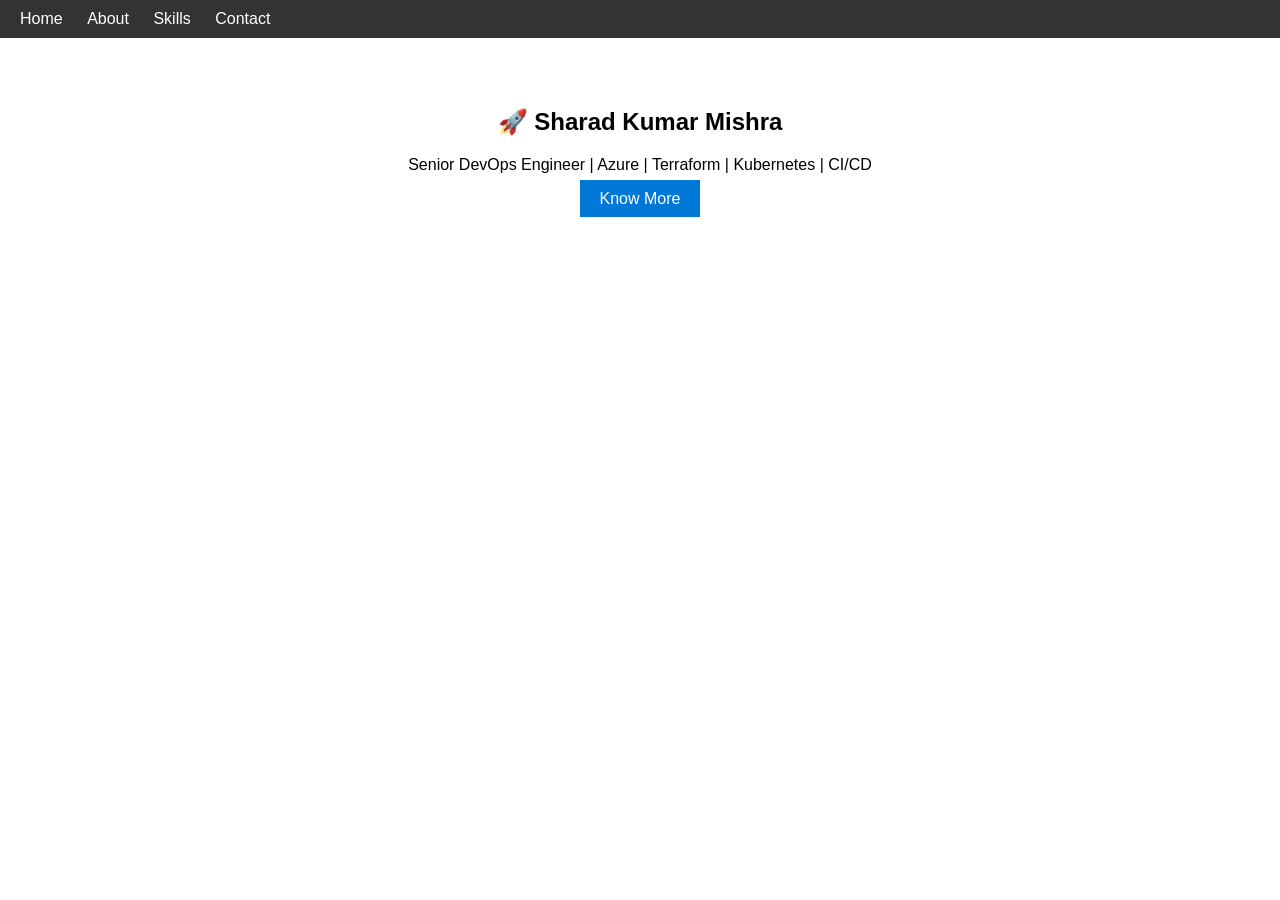
==== index.html @ 6ea88ab0 "portfolio" ====
<!DOCTYPE html>
<html lang="en">
<head>
  <meta charset="UTF-8">
  <title>Sharad Kumar Mishra - Senior DevOps Engineer</title>
  <link rel="stylesheet" href="css/style.css">
</head>
<body>
  <header>
    <nav>
      <a href="index.html">Home</a>
      <a href="about.html">About</a>
      <a href="skills.html">Skills</a>
      <a href="contact.html">Contact</a>
    </nav>
  </header>
  <section class="hero">
    <h1>🚀 Sharad Kumar Mishra</h1>
    <p>Senior DevOps Engineer | Azure | Terraform | Kubernetes | CI/CD</p>
    <a href="about.html" class="btn">Know More</a>
  </section>
</body>
</html>
---- css/style.css ----
body { font-family: Arial, sans-serif; margin:0; padding:0; }
header nav { background:#333; padding:10px; }
header nav a { color:#fff; margin:0 10px; text-decoration:none; }
.hero { text-align:center; padding:50px; }
.btn { background:#0078d7; color:#fff; padding:10px 20px; text-decoration:none; }
section { padding:20px; }
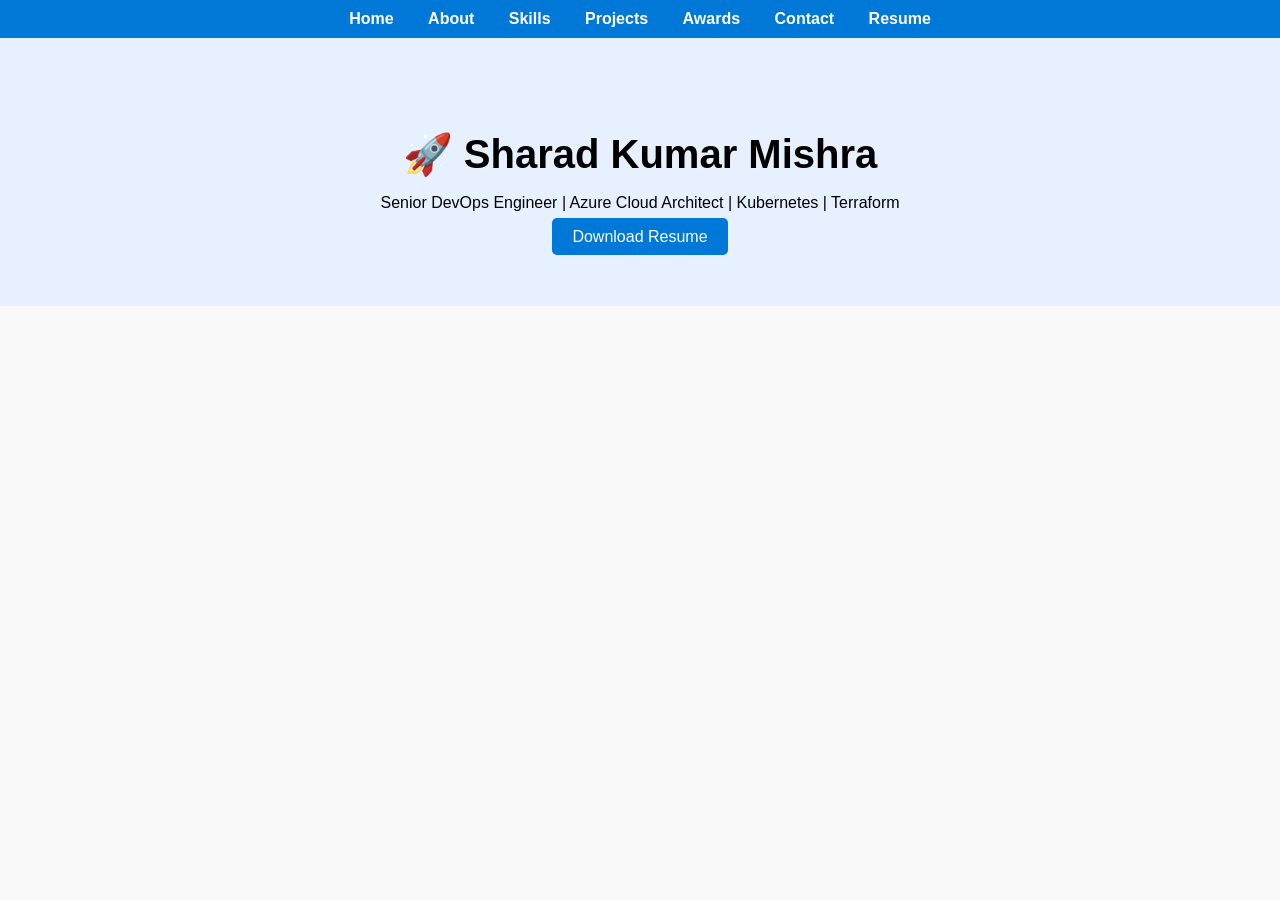
==== commit 404b1c7b: "portfolio-2" ====
--- a/index.html
+++ b/index.html
@@ -7,17 +7,21 @@
 </head>
 <body>
   <header>
-    <nav>
+    <nav class="navbar">
       <a href="index.html">Home</a>
       <a href="about.html">About</a>
       <a href="skills.html">Skills</a>
+      <a href="projects.html">Projects</a>
+      <a href="awards.html">Awards</a>
       <a href="contact.html">Contact</a>
+      <a href="resume.pdf" target="_blank">Resume</a>
     </nav>
   </header>
+
   <section class="hero">
     <h1>🚀 Sharad Kumar Mishra</h1>
-    <p>Senior DevOps Engineer | Azure | Terraform | Kubernetes | CI/CD</p>
-    <a href="about.html" class="btn">Know More</a>
+    <p>Senior DevOps Engineer | Azure Cloud Architect | Kubernetes | Terraform</p>
+    <a href="resume.pdf" class="btn">Download Resume</a>
   </section>
 </body>
 </html>
--- a/css/style.css
+++ b/css/style.css
@@ -1,6 +1,8 @@
-body { font-family: Arial, sans-serif; margin:0; padding:0; }
-header nav { background:#333; padding:10px; }
-header nav a { color:#fff; margin:0 10px; text-decoration:none; }
-.hero { text-align:center; padding:50px; }
-.btn { background:#0078d7; color:#fff; padding:10px 20px; text-decoration:none; }
-section { padding:20px; }
+body { font-family: 'Segoe UI', sans-serif; margin:0; padding:0; background:#f9f9f9; }
+.navbar { background:#0078d7; padding:10px; text-align:center; }
+.navbar a { color:#fff; margin:0 15px; text-decoration:none; font-weight:bold; }
+.hero { text-align:center; padding:60px; background:#e6f0ff; }
+.hero h1 { font-size:2.5em; margin-bottom:10px; }
+.btn { background:#0078d7; color:#fff; padding:10px 20px; text-decoration:none; border-radius:5px; }
+.skills-grid { display:grid; grid-template-columns:repeat(auto-fit,minmax(200px,1fr)); gap:15px; padding:20px; }
+.card { background:#fff; padding:20px; border-radius:8px; box-shadow:0 2px 5px rgba(0,0,0,0.1); text-align:center; }
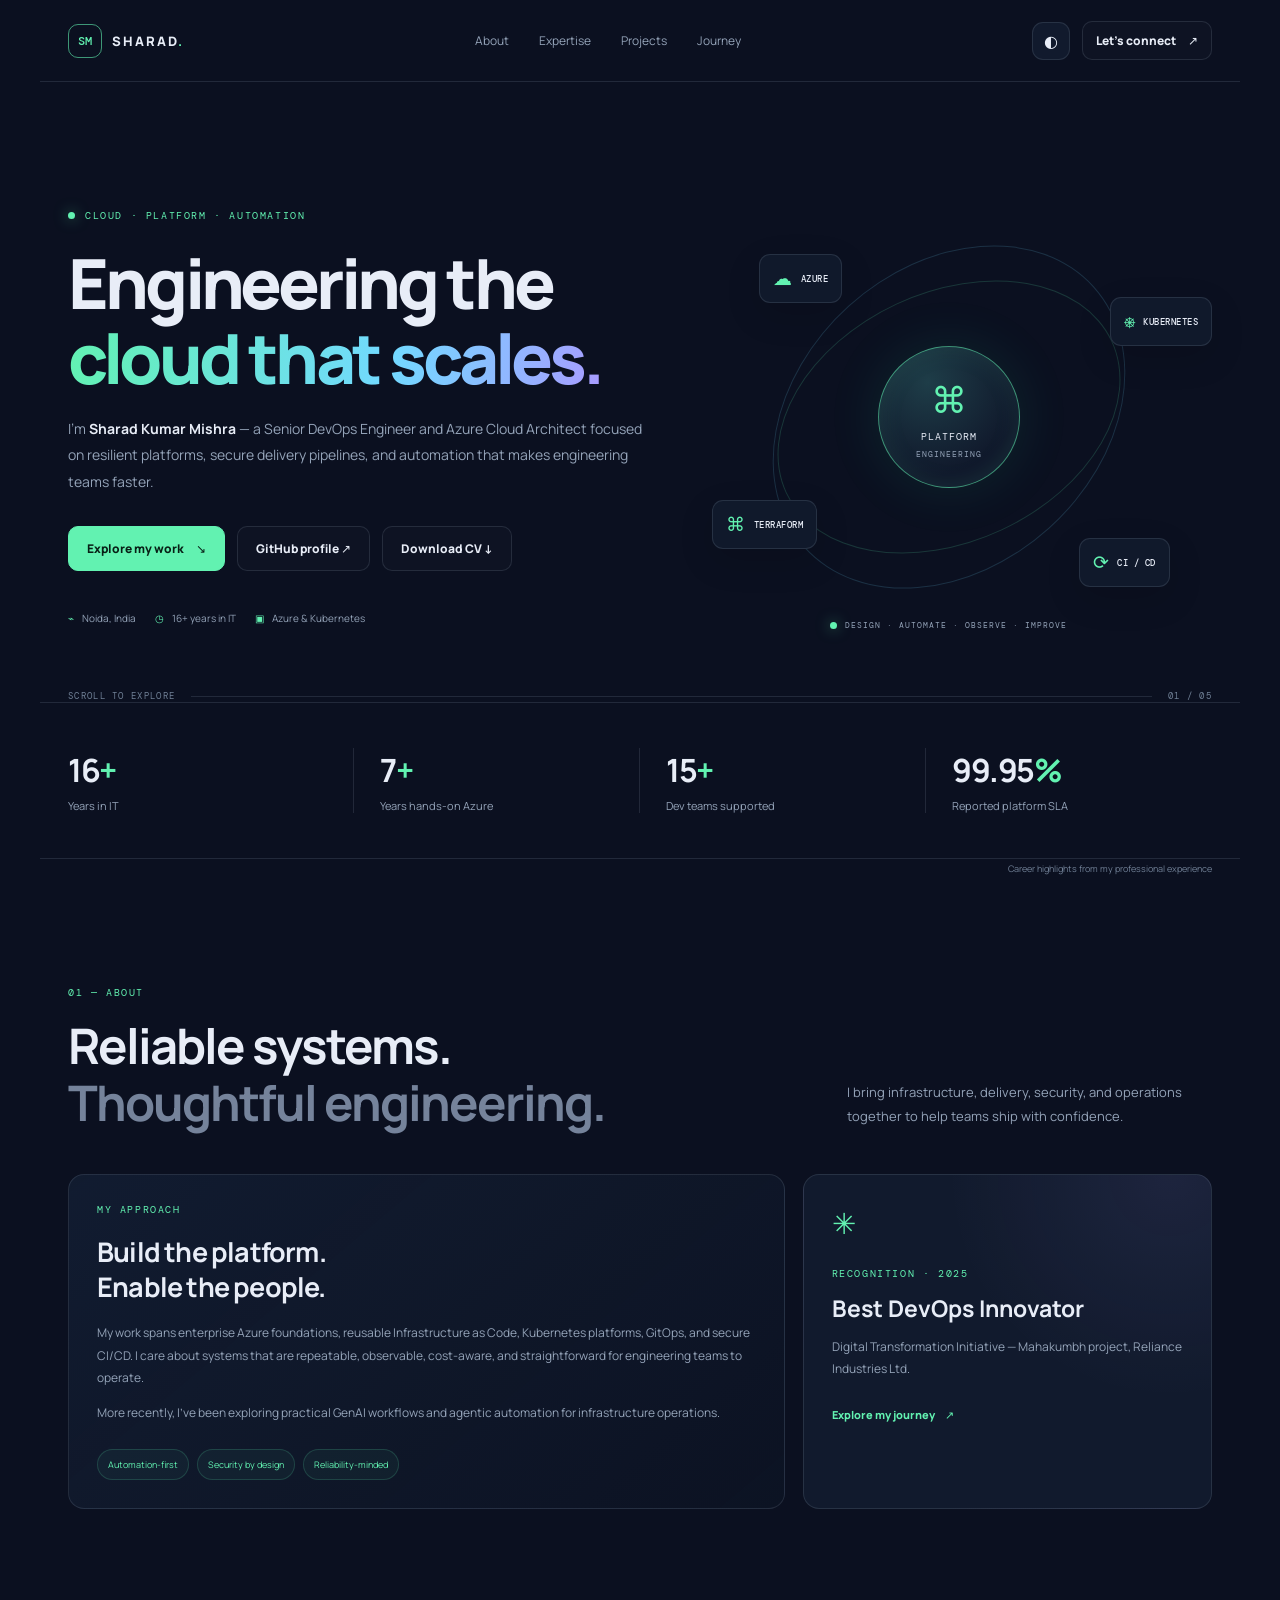
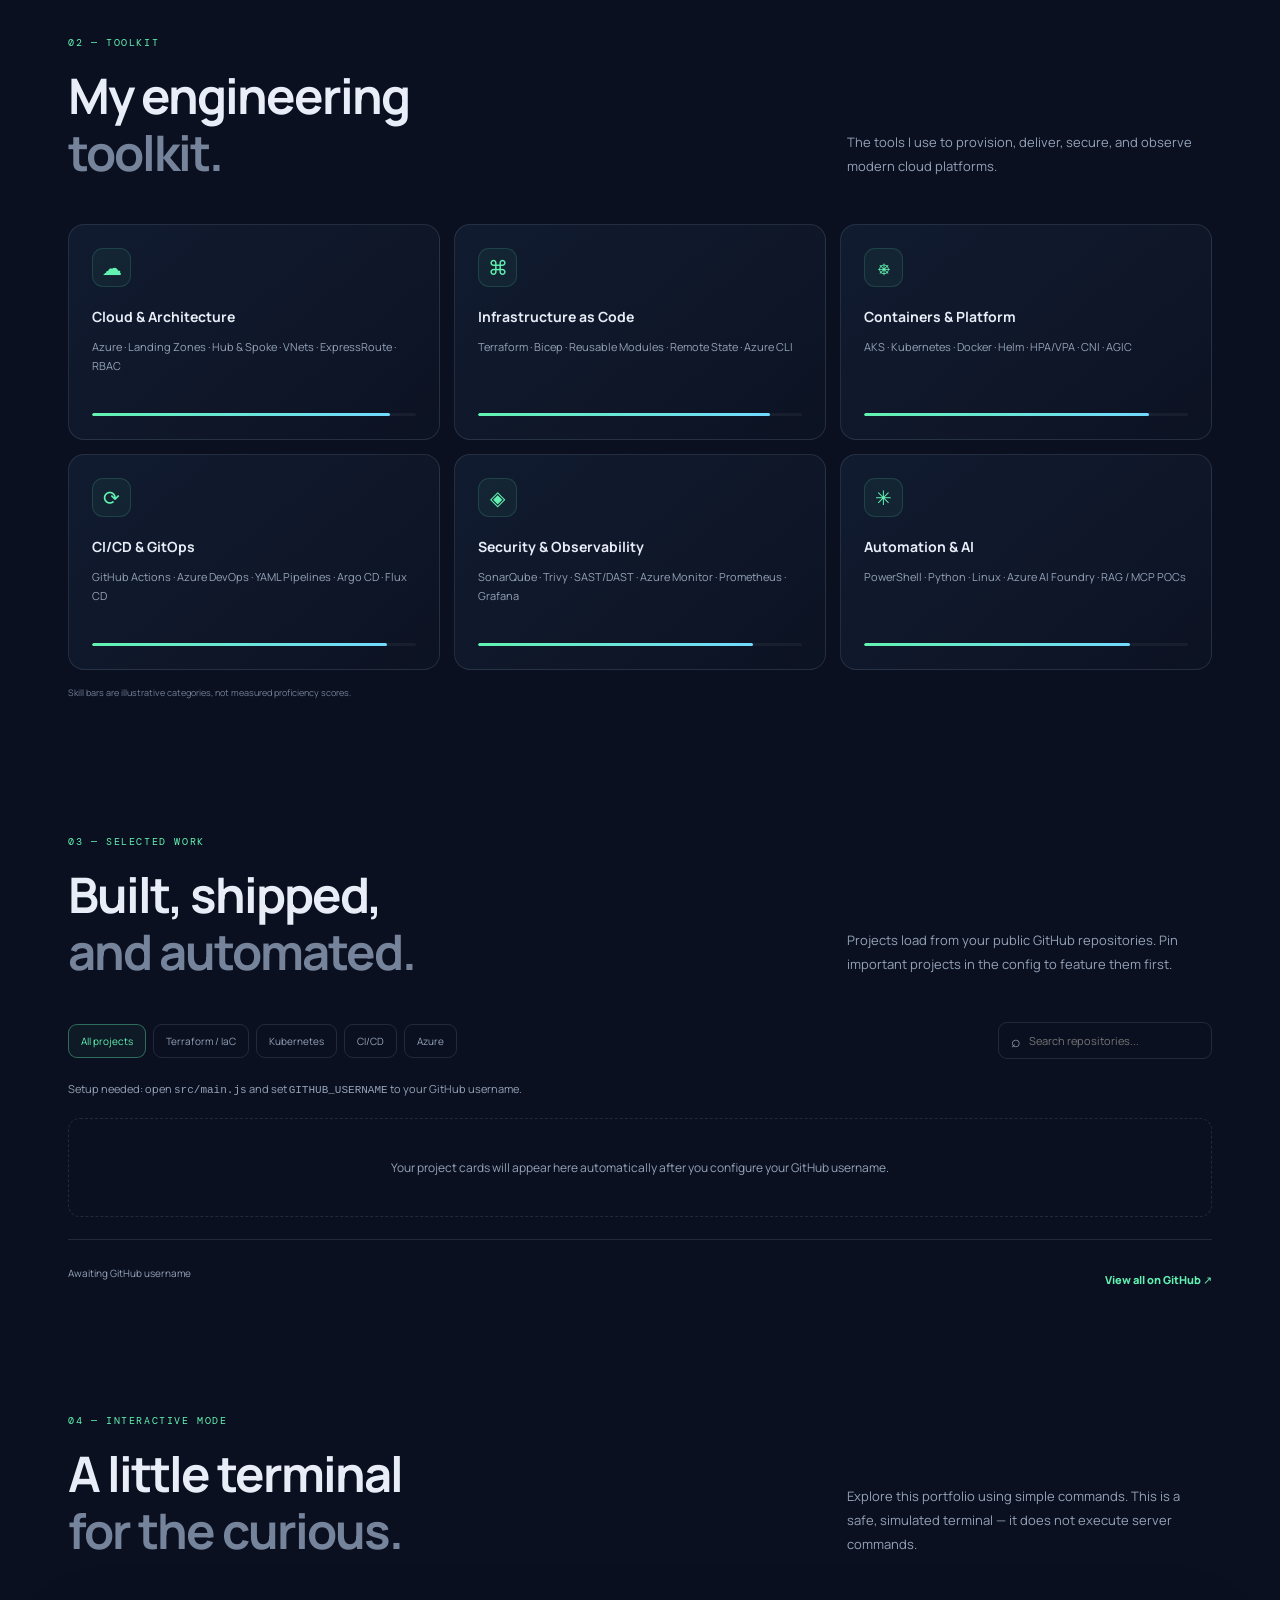
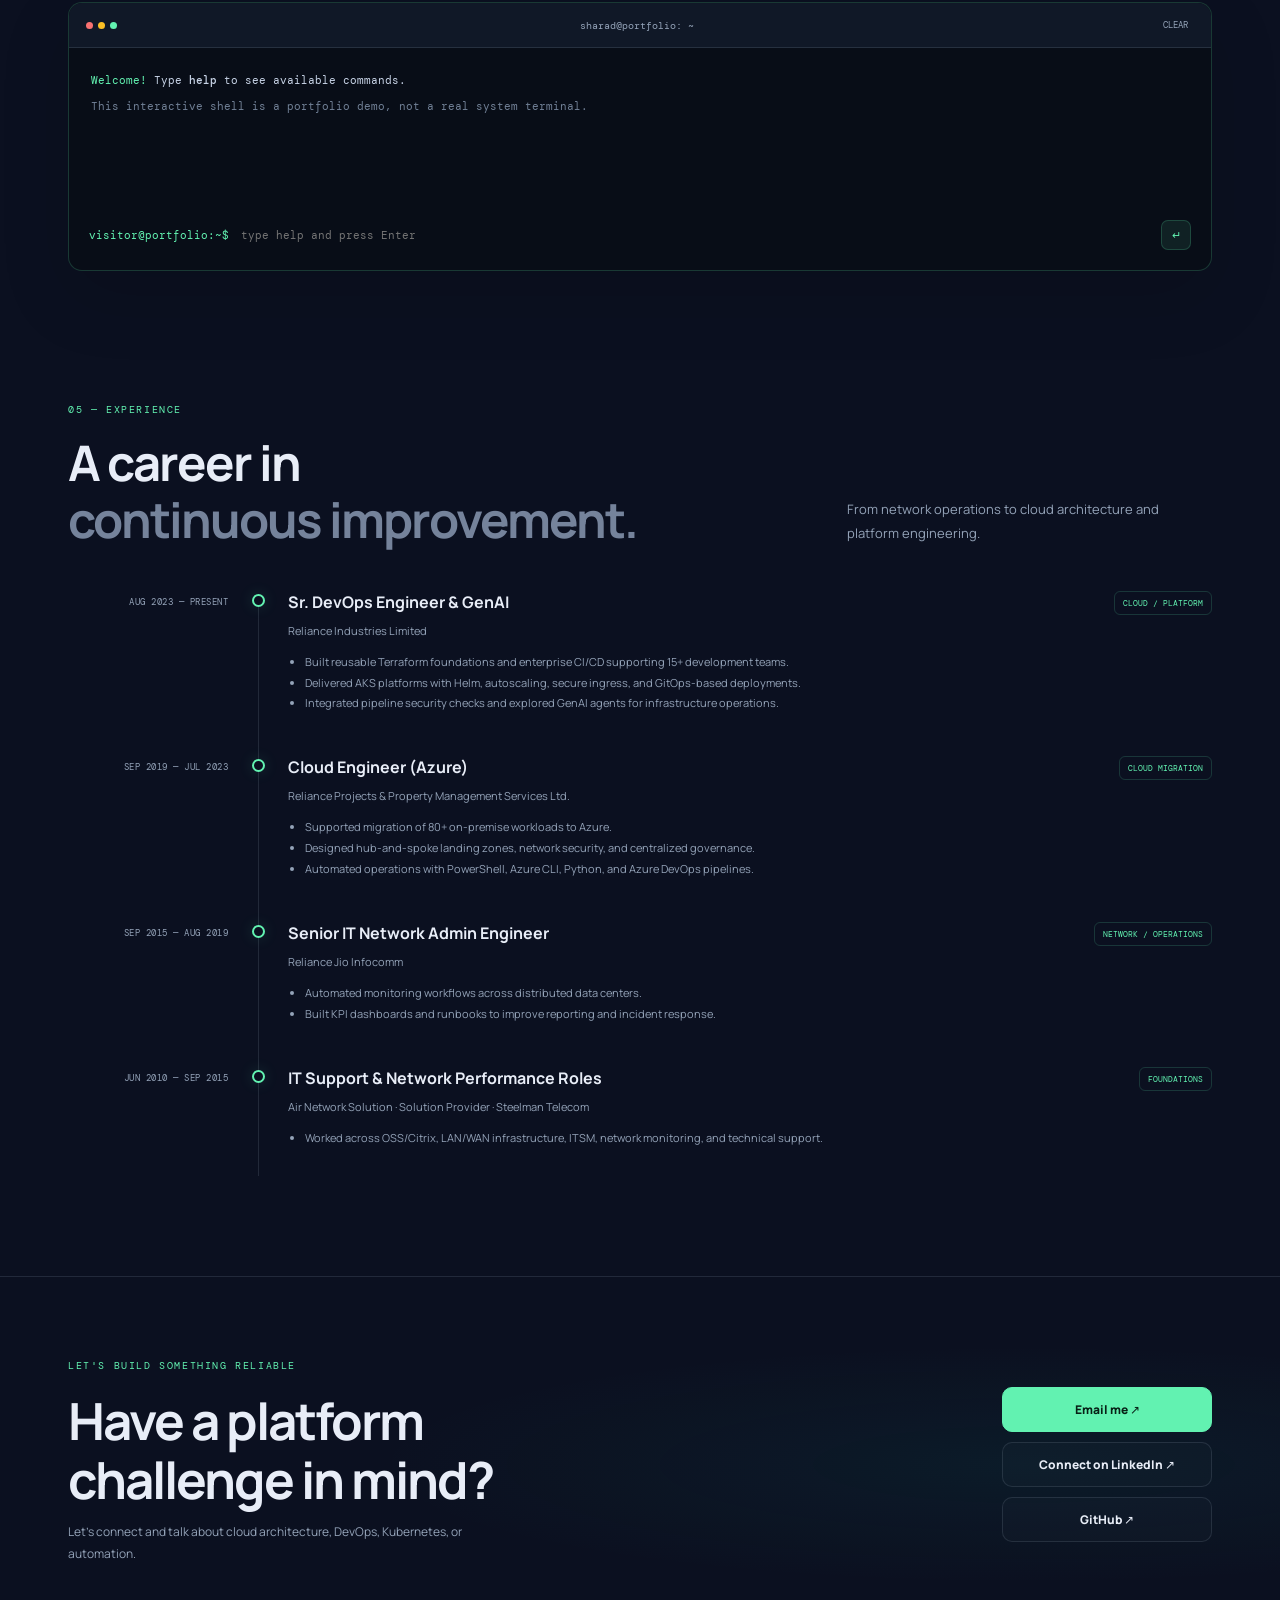
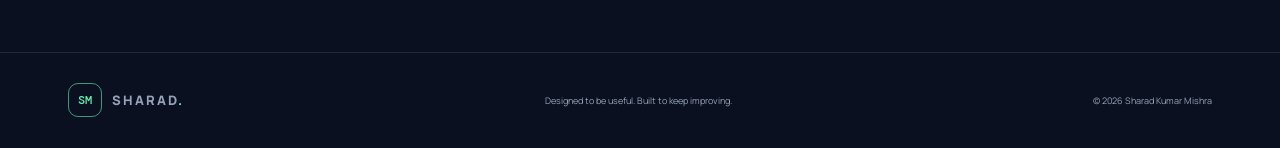
==== commit 5077f6fc: "portfolio-3" ====
--- a/index.html
+++ b/index.html
@@ -1,27 +1,118 @@
-<!DOCTYPE html>
+<!doctype html>
 <html lang="en">
-<head>
-  <meta charset="UTF-8">
-  <title>Sharad Kumar Mishra - Senior DevOps Engineer</title>
-  <link rel="stylesheet" href="css/style.css">
-</head>
-<body>
-  <header>
-    <nav class="navbar">
-      <a href="index.html">Home</a>
-      <a href="about.html">About</a>
-      <a href="skills.html">Skills</a>
-      <a href="projects.html">Projects</a>
-      <a href="awards.html">Awards</a>
-      <a href="contact.html">Contact</a>
-      <a href="resume.pdf" target="_blank">Resume</a>
-    </nav>
-  </header>
+  <head>
+    <meta charset="UTF-8" />
+    <meta name="viewport" content="width=device-width, initial-scale=1.0" />
+    <meta name="theme-color" content="#0b1020" />
+    <meta name="description" content="Sharad Kumar Mishra — Senior DevOps Engineer and Azure Cloud Architect specializing in Azure, AKS, Terraform, platform engineering, and DevSecOps." />
+    <meta property="og:title" content="Sharad Kumar Mishra | Senior DevOps Engineer" />
+    <meta property="og:description" content="Building reliable cloud platforms, scalable Kubernetes infrastructure, and secure delivery pipelines." />
+    <meta property="og:type" content="website" />
+    <title>Sharad Kumar Mishra | Senior DevOps Engineer</title>
+    <link rel="preconnect" href="https://fonts.googleapis.com">
+    <link rel="preconnect" href="https://fonts.gstatic.com" crossorigin>
+    <link href="https://fonts.googleapis.com/css2?family=DM+Mono:wght@400;500&family=Manrope:wght@400;500;600;700;800&display=swap" rel="stylesheet">
+    <link rel="stylesheet" href="/src/style.css" />
+  </head>
+  <body>
+    <div class="ambient ambient-one"></div><div class="ambient ambient-two"></div>
+    <header class="topbar">
+      <a class="brand" href="#home" aria-label="Sharad home"><span class="brand-mark">SM</span><span>SHARAD<span class="brand-dot">.</span></span></a>
+      <nav class="nav" id="nav">
+        <a href="#about">About</a><a href="#expertise">Expertise</a><a href="#projects">Projects</a><a href="#journey">Journey</a>
+      </nav>
+      <div class="nav-actions">
+        <button class="icon-button" id="themeToggle" aria-label="Toggle theme" title="Toggle theme">◐</button>
+        <a class="button button-small button-outline" href="#contact">Let's connect <span>↗</span></a>
+        <button class="menu-toggle" id="menuToggle" aria-label="Toggle navigation">☰</button>
+      </div>
+    </header>
 
-  <section class="hero">
-    <h1>🚀 Sharad Kumar Mishra</h1>
-    <p>Senior DevOps Engineer | Azure Cloud Architect | Kubernetes | Terraform</p>
-    <a href="resume.pdf" class="btn">Download Resume</a>
-  </section>
-</body>
-</html>
+    <main>
+      <section class="hero section-wrap" id="home">
+        <div class="hero-copy">
+          <div class="eyebrow"><span class="status-dot"></span> CLOUD · PLATFORM · AUTOMATION</div>
+          <h1>Engineering the<br><span class="gradient-text">cloud that scales.</span></h1>
+          <p class="hero-lede">I'm <strong>Sharad Kumar Mishra</strong> — a Senior DevOps Engineer and Azure Cloud Architect focused on resilient platforms, secure delivery pipelines, and automation that makes engineering teams faster.</p>
+          <div class="hero-actions">
+            <a class="button button-primary" href="#projects">Explore my work <span>↘</span></a>
+            <a class="button button-outline" href="https://github.com/YOUR_GITHUB_USERNAME" id="heroGithub" target="_blank" rel="noreferrer">GitHub profile ↗</a>
+            <a class="button button-outline" href="/resume.pdf" download>Download CV ↓</a>
+          </div>
+          <div class="hero-meta"><span><i class="meta-icon">⌁</i> Noida, India</span><span><i class="meta-icon">◷</i> 16+ years in IT</span><span><i class="meta-icon">▣</i> Azure & Kubernetes</span></div>
+        </div>
+        <div class="hero-visual">
+          <div class="orbit orbit-a"></div><div class="orbit orbit-b"></div>
+          <div class="core-node"><span class="core-symbol">⌘</span><b>PLATFORM</b><small>ENGINEERING</small></div>
+          <div class="orbit-node node-azure"><span>☁</span><b>AZURE</b></div>
+          <div class="orbit-node node-k8s"><span>⎈</span><b>KUBERNETES</b></div>
+          <div class="orbit-node node-iac"><span>⌘</span><b>TERRAFORM</b></div>
+          <div class="orbit-node node-ci"><span>⟳</span><b>CI / CD</b></div>
+          <div class="visual-caption"><span class="status-dot"></span> DESIGN · AUTOMATE · OBSERVE · IMPROVE</div>
+        </div>
+        <div class="hero-bottomline"><span>SCROLL TO EXPLORE</span><span class="line"></span><span>01 / 05</span></div>
+      </section>
+
+      <section class="metrics section-wrap" aria-label="Career highlights">
+        <div class="metric"><strong>16<span>+</span></strong><span>Years in IT</span></div>
+        <div class="metric"><strong>7<span>+</span></strong><span>Years hands-on Azure</span></div>
+        <div class="metric"><strong>15<span>+</span></strong><span>Dev teams supported</span></div>
+        <div class="metric"><strong>99.95<span>%</span></strong><span>Reported platform SLA</span></div>
+        <p class="metrics-note">Career highlights from my professional experience</p>
+      </section>
+
+      <section class="section-wrap section-block" id="about">
+        <div class="section-heading"><div><span class="section-index">01 — ABOUT</span><h2>Reliable systems.<br><span class="muted-heading">Thoughtful engineering.</span></h2></div><p class="section-intro">I bring infrastructure, delivery, security, and operations together to help teams ship with confidence.</p></div>
+        <div class="about-grid">
+          <article class="panel about-main"><div class="panel-kicker">MY APPROACH</div><h3>Build the platform.<br>Enable the people.</h3><p>My work spans enterprise Azure foundations, reusable Infrastructure as Code, Kubernetes platforms, GitOps, and secure CI/CD. I care about systems that are repeatable, observable, cost-aware, and straightforward for engineering teams to operate.</p><p>More recently, I’ve been exploring practical GenAI workflows and agentic automation for infrastructure operations.</p><div class="tag-row"><span>Automation-first</span><span>Security by design</span><span>Reliability-minded</span></div></article>
+          <article class="panel award-panel"><div class="award-icon">✳</div><div class="panel-kicker">RECOGNITION · 2025</div><h3>Best DevOps Innovator</h3><p>Digital Transformation Initiative — Mahakumbh project, Reliance Industries Ltd.</p><a href="#journey" class="text-link">Explore my journey <span>↗</span></a></article>
+        </div>
+      </section>
+
+      <section class="section-wrap section-block" id="expertise">
+        <div class="section-heading"><div><span class="section-index">02 — TOOLKIT</span><h2>My engineering<br><span class="muted-heading">toolkit.</span></h2></div><p class="section-intro">The tools I use to provision, deliver, secure, and observe modern cloud platforms.</p></div>
+        <div class="skills-grid">
+          <article class="skill-card"><div class="skill-icon">☁</div><h3>Cloud & Architecture</h3><p>Azure · Landing Zones · Hub & Spoke · VNets · ExpressRoute · RBAC</p><div class="skill-line"><span style="width:92%"></span></div></article>
+          <article class="skill-card"><div class="skill-icon">⌘</div><h3>Infrastructure as Code</h3><p>Terraform · Bicep · Reusable Modules · Remote State · Azure CLI</p><div class="skill-line"><span style="width:90%"></span></div></article>
+          <article class="skill-card"><div class="skill-icon">⎈</div><h3>Containers & Platform</h3><p>AKS · Kubernetes · Docker · Helm · HPA/VPA · CNI · AGIC</p><div class="skill-line"><span style="width:88%"></span></div></article>
+          <article class="skill-card"><div class="skill-icon">⟳</div><h3>CI/CD & GitOps</h3><p>GitHub Actions · Azure DevOps · YAML Pipelines · Argo CD · Flux CD</p><div class="skill-line"><span style="width:91%"></span></div></article>
+          <article class="skill-card"><div class="skill-icon">◈</div><h3>Security & Observability</h3><p>SonarQube · Trivy · SAST/DAST · Azure Monitor · Prometheus · Grafana</p><div class="skill-line"><span style="width:85%"></span></div></article>
+          <article class="skill-card"><div class="skill-icon">✳</div><h3>Automation & AI</h3><p>PowerShell · Python · Linux · Azure AI Foundry · RAG / MCP POCs</p><div class="skill-line"><span style="width:82%"></span></div></article>
+        </div>
+        <p class="skills-note">Skill bars are illustrative categories, not measured proficiency scores.</p>
+      </section>
+
+      <section class="section-wrap section-block" id="projects">
+        <div class="section-heading"><div><span class="section-index">03 — SELECTED WORK</span><h2>Built, shipped,<br><span class="muted-heading">and automated.</span></h2></div><p class="section-intro">Projects load from your public GitHub repositories. Pin important projects in the config to feature them first.</p></div>
+        <div class="project-toolbar"><div class="filter-list" id="projectFilters"><button class="filter-chip active" data-filter="all">All projects</button><button class="filter-chip" data-filter="terraform">Terraform / IaC</button><button class="filter-chip" data-filter="kubernetes">Kubernetes</button><button class="filter-chip" data-filter="cicd">CI/CD</button><button class="filter-chip" data-filter="azure">Azure</button></div><label class="search-box"><span>⌕</span><input id="projectSearch" type="search" placeholder="Search repositories..." aria-label="Search repositories"></label></div>
+        <div class="repo-status" id="repoStatus"><span class="loading-pulse"></span> Connecting to GitHub repositories…</div>
+        <div class="projects-grid" id="projectsGrid"></div>
+        <div class="projects-footer"><span id="repoCount">Public repositories</span><a class="text-link" id="allReposLink" href="https://github.com/YOUR_GITHUB_USERNAME?tab=repositories" target="_blank" rel="noreferrer">View all on GitHub ↗</a></div>
+      </section>
+
+      <section class="section-wrap section-block terminal-section">
+        <div class="section-heading"><div><span class="section-index">04 — INTERACTIVE MODE</span><h2>A little terminal<br><span class="muted-heading">for the curious.</span></h2></div><p class="section-intro">Explore this portfolio using simple commands. This is a safe, simulated terminal — it does not execute server commands.</p></div>
+        <div class="terminal-window">
+          <div class="terminal-top"><div class="window-dots"><i></i><i></i><i></i></div><span>sharad@portfolio: ~</span><button id="clearTerminal" class="terminal-clear">CLEAR</button></div>
+          <div class="terminal-output" id="terminalOutput"><p><span class="terminal-green">Welcome!</span> Type <b>help</b> to see available commands.</p><p class="terminal-muted">This interactive shell is a portfolio demo, not a real system terminal.</p></div>
+          <form id="terminalForm" class="terminal-input-row"><span class="terminal-prompt">visitor@portfolio:~$</span><input id="terminalInput" autocomplete="off" spellcheck="false" aria-label="Terminal command" placeholder="type help and press Enter"><button type="submit" aria-label="Run command">↵</button></form>
+        </div>
+      </section>
+
+      <section class="section-wrap section-block" id="journey">
+        <div class="section-heading"><div><span class="section-index">05 — EXPERIENCE</span><h2>A career in<br><span class="muted-heading">continuous improvement.</span></h2></div><p class="section-intro">From network operations to cloud architecture and platform engineering.</p></div>
+        <div class="timeline">
+          <article class="timeline-item"><div class="timeline-date">AUG 2023 — PRESENT</div><div class="timeline-marker"></div><div class="timeline-content"><div class="timeline-top"><h3>Sr. DevOps Engineer & GenAI</h3><span class="timeline-type">CLOUD / PLATFORM</span></div><p class="company">Reliance Industries Limited</p><ul><li>Built reusable Terraform foundations and enterprise CI/CD supporting 15+ development teams.</li><li>Delivered AKS platforms with Helm, autoscaling, secure ingress, and GitOps-based deployments.</li><li>Integrated pipeline security checks and explored GenAI agents for infrastructure operations.</li></ul></div></article>
+          <article class="timeline-item"><div class="timeline-date">SEP 2019 — JUL 2023</div><div class="timeline-marker"></div><div class="timeline-content"><div class="timeline-top"><h3>Cloud Engineer (Azure)</h3><span class="timeline-type">CLOUD MIGRATION</span></div><p class="company">Reliance Projects & Property Management Services Ltd.</p><ul><li>Supported migration of 80+ on-premise workloads to Azure.</li><li>Designed hub-and-spoke landing zones, network security, and centralized governance.</li><li>Automated operations with PowerShell, Azure CLI, Python, and Azure DevOps pipelines.</li></ul></div></article>
+          <article class="timeline-item"><div class="timeline-date">SEP 2015 — AUG 2019</div><div class="timeline-marker"></div><div class="timeline-content"><div class="timeline-top"><h3>Senior IT Network Admin Engineer</h3><span class="timeline-type">NETWORK / OPERATIONS</span></div><p class="company">Reliance Jio Infocomm</p><ul><li>Automated monitoring workflows across distributed data centers.</li><li>Built KPI dashboards and runbooks to improve reporting and incident response.</li></ul></div></article>
+          <article class="timeline-item"><div class="timeline-date">JUN 2010 — SEP 2015</div><div class="timeline-marker"></div><div class="timeline-content"><div class="timeline-top"><h3>IT Support & Network Performance Roles</h3><span class="timeline-type">FOUNDATIONS</span></div><p class="company">Air Network Solution · Solution Provider · Steelman Telecom</p><ul><li>Worked across OSS/Citrix, LAN/WAN infrastructure, ITSM, network monitoring, and technical support.</li></ul></div></article>
+        </div>
+      </section>
+
+      <section class="contact-section" id="contact"><div class="section-wrap contact-inner"><div><span class="section-index">LET'S BUILD SOMETHING RELIABLE</span><h2>Have a platform<br>challenge in mind?</h2><p>Let's connect and talk about cloud architecture, DevOps, Kubernetes, or automation.</p></div><div class="contact-actions"><a class="button button-primary" href="mailto:sharad977@gmail.com">Email me ↗</a><a class="button button-outline" href="https://www.linkedin.com/in/sharadkumarmishra977" target="_blank" rel="noreferrer">Connect on LinkedIn ↗</a><a class="button button-outline" href="https://github.com/YOUR_GITHUB_USERNAME" id="contactGithub" target="_blank" rel="noreferrer">GitHub ↗</a></div></div></section>
+    </main>
+    <footer class="footer section-wrap"><a class="brand" href="#home"><span class="brand-mark">SM</span><span>SHARAD<span class="brand-dot">.</span></span></a><span>Designed to be useful. Built to keep improving.</span><span>© <span id="year"></span> Sharad Kumar Mishra</span></footer>
+    <dialog id="repoDialog" class="repo-dialog"><button class="dialog-close" id="dialogClose" aria-label="Close project details">×</button><div id="dialogContent"></div></dialog>
+    <script type="module" src="/src/main.js"></script>
+  </body>
+</html>
--- a/src/style.css
+++ b/src/style.css
@@ -0,0 +1,4 @@
+:root{font-family:'Manrope',sans-serif;color:#e8edf7;background:#0b1020;font-synthesis:none;text-rendering:optimizeLegibility;--bg:#0b1020;--panel:#111a2d;--panel2:#131e33;--text:#e8edf7;--muted:#94a3b8;--line:rgba(148,163,184,.17);--green:#62f2b1;--cyan:#72d9ff;--purple:#a99bff;--mono:'DM Mono',monospace;scroll-behavior:smooth}*{box-sizing:border-box}body{margin:0;min-width:320px;background:var(--bg);color:var(--text);overflow-x:hidden}a{color:inherit;text-decoration:none}button,input{font:inherit}.ambient{position:absolute;pointer-events:none;filter:blur(100px);opacity:.13;border-radius:50%;z-index:-1}.ambient-one{width:380px;height:380px;background:#14b8a6;top:100px;right:5%}.ambient-two{width:340px;height:340px;background:#6557e8;top:800px;left:-180px}.topbar{height:82px;max-width:1200px;padding:0 28px;margin:auto;display:flex;align-items:center;justify-content:space-between;border-bottom:1px solid var(--line);position:relative;z-index:10}.brand{display:flex;align-items:center;gap:10px;font-size:13px;letter-spacing:2px;font-weight:800}.brand-mark{display:grid;place-items:center;width:34px;height:34px;border:1px solid rgba(98,242,177,.6);border-radius:10px;color:var(--green);font-family:var(--mono);font-size:12px;letter-spacing:0}.brand-dot{color:var(--green)}.nav{display:flex;gap:30px;color:var(--muted);font-size:12px}.nav a:hover,.text-link:hover{color:var(--green)}.nav-actions{display:flex;gap:12px;align-items:center}.icon-button,.menu-toggle{color:var(--text);background:var(--panel);border:1px solid var(--line);width:38px;height:38px;border-radius:11px;cursor:pointer}.menu-toggle{display:none}.button{display:inline-flex;align-items:center;justify-content:center;gap:12px;padding:13px 18px;border-radius:10px;font-size:12px;font-weight:800;transition:transform .2s,border-color .2s,background .2s}.button:hover{transform:translateY(-2px)}.button-primary{background:var(--green);color:#082016;border:1px solid var(--green)}.button-outline{border:1px solid var(--line);background:rgba(255,255,255,.015)}.button-outline:hover{border-color:var(--green)}.button-small{padding:10px 13px}.section-wrap{max-width:1200px;margin:0 auto;padding-left:28px;padding-right:28px}.hero{min-height:620px;padding-top:90px;padding-bottom:40px;display:grid;grid-template-columns:1.08fr .92fr;align-items:center;position:relative}.eyebrow,.section-index,.panel-kicker{font:10px var(--mono);letter-spacing:1.6px;color:var(--green)}.eyebrow{display:flex;align-items:center;gap:10px}.status-dot{width:7px;height:7px;border-radius:50%;background:var(--green);display:inline-block;box-shadow:0 0 14px #62f2b188}.hero h1{font-size:clamp(43px,5.4vw,72px);line-height:1.08;letter-spacing:-3.8px;margin:24px 0 20px;font-weight:800}.gradient-text{background:linear-gradient(100deg,var(--green),var(--cyan) 60%,var(--purple));color:transparent;background-clip:text}.hero-lede{max-width:580px;color:var(--muted);line-height:1.9;font-size:14px}.hero-lede strong{color:var(--text)}.hero-actions{display:flex;gap:12px;flex-wrap:wrap;margin-top:30px}.hero-meta{display:flex;gap:19px;flex-wrap:wrap;margin-top:40px;color:var(--muted);font-size:10px}.meta-icon{color:var(--green);font-style:normal;margin-right:6px}.hero-visual{height:430px;position:relative;display:grid;place-items:center}.orbit{position:absolute;border:1px solid rgba(98,242,177,.17);border-radius:50%;transform:rotate(-25deg)}.orbit-a{width:360px;height:250px}.orbit-b{width:300px;height:390px;transform:rotate(48deg);border-color:rgba(114,217,255,.16)}.core-node{height:142px;width:142px;border-radius:50%;background:radial-gradient(circle at 35% 25%,#1e3d48,#10182b 68%);border:1px solid rgba(98,242,177,.55);box-shadow:0 0 55px #31dba51c,inset 0 0 25px #62f2b11a;display:flex;flex-direction:column;align-items:center;justify-content:center;gap:6px;z-index:2}.core-symbol{font-size:36px;color:var(--green)}.core-node b{font:10px var(--mono);letter-spacing:1px}.core-node small{font:8px var(--mono);color:var(--muted);letter-spacing:1px}.orbit-node{position:absolute;display:flex;align-items:center;gap:8px;background:#10192b;border:1px solid var(--line);padding:11px 13px;border-radius:11px;box-shadow:0 12px 35px #0002;font:9px var(--mono);letter-spacing:.5px;z-index:3}.orbit-node span{font-size:19px;color:var(--green)}.node-azure{top:52px;left:14%}.node-k8s{top:95px;right:0}.node-iac{bottom:83px;left:5%}.node-ci{bottom:45px;right:8%}.visual-caption{position:absolute;bottom:2px;color:var(--muted);font:8px var(--mono);letter-spacing:1px;display:flex;gap:8px;align-items:center}.hero-bottomline{position:absolute;bottom:0;left:28px;right:28px;display:flex;align-items:center;gap:16px;font:9px var(--mono);letter-spacing:1.3px;color:#708096}.hero-bottomline .line{height:1px;flex:1;background:var(--line)}.metrics{padding-top:45px;padding-bottom:45px;display:grid;grid-template-columns:repeat(4,1fr);position:relative;border-top:1px solid var(--line);border-bottom:1px solid var(--line)}.metric{display:flex;flex-direction:column;gap:6px;border-right:1px solid var(--line);padding-left:26px}.metric:first-child{padding-left:0}.metric:nth-child(4){border:0}.metric strong{font-size:32px;letter-spacing:-1.5px}.metric strong span{color:var(--green)}.metric>span{color:var(--muted);font-size:11px}.metrics-note{position:absolute;bottom:-26px;right:28px;font-size:9px;color:#718096}.section-block{padding-top:120px}.section-heading{display:flex;justify-content:space-between;align-items:end;gap:40px;margin-bottom:42px}.section-heading h2,.contact-inner h2{font-size:clamp(34px,4vw,49px);line-height:1.16;letter-spacing:-2px;margin:17px 0 0}.muted-heading{color:#75839b}.section-intro{max-width:365px;color:var(--muted);font-size:13px;line-height:1.85;margin:0 0 4px}.about-grid{display:grid;grid-template-columns:1.4fr .8fr;gap:18px}.panel,.skill-card{border:1px solid var(--line);border-radius:16px;background:linear-gradient(140deg,rgba(19,30,51,.85),rgba(13,20,36,.75));padding:28px}.about-main h3{font-size:27px;letter-spacing:-.8px;line-height:1.3;margin:18px 0}.about-main p,.award-panel p{font-size:12px;line-height:1.9;color:var(--muted);max-width:690px}.tag-row{display:flex;gap:8px;flex-wrap:wrap;margin-top:24px}.tag-row span{font-size:9px;color:var(--green);border:1px solid #62f2b12b;background:#62f2b10b;border-radius:20px;padding:8px 10px}.award-panel{background:radial-gradient(circle at 90% 0%,#a99bff14,transparent 45%),var(--panel)}.award-icon{font-size:29px;color:var(--green);margin-bottom:24px}.award-panel h3{font-size:23px;margin:12px 0}.text-link{font-size:11px;font-weight:800;color:var(--green);display:inline-flex;gap:10px;margin-top:14px}.skills-grid{display:grid;grid-template-columns:repeat(3,1fr);gap:14px}.skill-card{padding:23px;transition:transform .2s,border-color .2s}.skill-card:hover,.project-card:hover{transform:translateY(-4px);border-color:#62f2b15c}.skill-icon{width:39px;height:39px;display:grid;place-items:center;border-radius:11px;background:#62f2b10c;border:1px solid #62f2b126;color:var(--green);font-size:20px}.skill-card h3{font-size:14px;margin:20px 0 9px}.skill-card p{min-height:57px;font-size:11px;line-height:1.8;color:var(--muted)}.skill-line{height:3px;background:#ffffff0c;border-radius:4px;margin-top:19px;overflow:hidden}.skill-line span{height:100%;display:block;background:linear-gradient(90deg,var(--green),var(--cyan));border-radius:4px}.skills-note{font-size:9px;color:#738096;margin-top:16px}.project-toolbar{display:flex;align-items:center;justify-content:space-between;gap:16px;flex-wrap:wrap}.filter-list{display:flex;gap:7px;flex-wrap:wrap}.filter-chip{background:transparent;border:1px solid var(--line);color:var(--muted);border-radius:9px;padding:9px 12px;font-size:10px;cursor:pointer}.filter-chip.active,.filter-chip:hover{color:var(--green);border-color:#62f2b160;background:#62f2b10b}.search-box{display:flex;align-items:center;gap:8px;border:1px solid var(--line);border-radius:9px;padding:0 12px;color:var(--muted)}.search-box input{width:170px;background:transparent;border:0;outline:0;color:var(--text);padding:10px 0;font-size:11px}.repo-status{font-size:11px;color:var(--muted);padding:22px 0}.loading-pulse{display:inline-block;width:7px;height:7px;border-radius:50%;background:var(--green);margin-right:9px;animation:pulse 1.2s infinite}@keyframes pulse{50%{opacity:.25;box-shadow:0 0 12px var(--green)}}.projects-grid{display:grid;grid-template-columns:repeat(3,1fr);gap:15px}.project-card{border:1px solid var(--line);border-radius:14px;background:linear-gradient(150deg,#131e32b8,#101727);padding:21px;display:flex;flex-direction:column;min-height:235px;transition:transform .2s,border-color .2s;cursor:pointer;animation:rise .45s both}@keyframes rise{from{opacity:0;transform:translateY(9px)}to{opacity:1;transform:translateY(0)}}.project-top{display:flex;align-items:center;justify-content:space-between}.repo-glyph{color:var(--green);font-size:22px}.repo-visibility{font:8px var(--mono);color:var(--muted);border:1px solid var(--line);padding:5px 7px;border-radius:6px}.project-card h3{font-size:14px;overflow-wrap:anywhere;margin:19px 0 8px}.project-card p{color:var(--muted);font-size:10px;line-height:1.8;margin:0 0 20px;display:-webkit-box;-webkit-line-clamp:3;-webkit-box-orient:vertical;overflow:hidden}.project-bottom{margin-top:auto;display:flex;align-items:center;justify-content:space-between;gap:10px;border-top:1px solid var(--line);padding-top:13px}.language{font:9px var(--mono);display:flex;align-items:center;gap:7px;color:#aebbd0}.language-dot{width:6px;height:6px;background:var(--cyan);border-radius:50%}.repo-stats{font:9px var(--mono);color:var(--muted);display:flex;gap:11px}.project-tags{display:flex;gap:5px;flex-wrap:wrap;margin-top:-10px;margin-bottom:14px}.project-tags span{font-size:8px;background:#ffffff08;border:1px solid var(--line);padding:4px 6px;border-radius:5px;color:#9cacc1}.projects-footer{display:flex;justify-content:space-between;align-items:center;margin-top:22px;padding-top:18px;border-top:1px solid var(--line);font-size:10px;color:var(--muted)}.empty-state{grid-column:1/-1;padding:40px;border:1px dashed var(--line);border-radius:12px;color:var(--muted);text-align:center;font-size:12px}.terminal-section{padding-bottom:5px}.terminal-window{border:1px solid #62f2b130;border-radius:14px;overflow:hidden;background:#080d17;box-shadow:0 25px 70px #0002}.terminal-top{height:45px;display:flex;align-items:center;justify-content:space-between;padding:0 17px;background:#101827;border-bottom:1px solid var(--line);font:10px var(--mono);color:var(--muted)}.window-dots{display:flex;gap:5px}.window-dots i{width:7px;height:7px;border-radius:50%;background:#f87171}.window-dots i:nth-child(2){background:#fbbf24}.window-dots i:nth-child(3){background:#62f2b1}.terminal-clear{background:transparent;border:0;color:var(--muted);font:9px var(--mono);cursor:pointer}.terminal-output{min-height:160px;max-height:300px;overflow:auto;padding:22px 22px 5px;font:11px/1.9 var(--mono);color:#c8d4e7}.terminal-output p{margin:0 0 5px}.terminal-green{color:var(--green)}.terminal-muted{color:#718096}.terminal-input-row{display:flex;gap:10px;align-items:center;padding:12px 20px 20px;font:11px var(--mono)}.terminal-prompt{color:var(--green);white-space:nowrap}.terminal-input-row input{flex:1;min-width:0;background:transparent;border:0;outline:0;color:var(--text);font:inherit}.terminal-input-row button{background:#62f2b117;color:var(--green);border:1px solid #62f2b130;border-radius:7px;width:30px;height:30px;cursor:pointer}.timeline{position:relative}.timeline:before{content:'';position:absolute;left:190px;top:8px;bottom:15px;width:1px;background:var(--line)}.timeline-item{display:grid;grid-template-columns:160px 1fr;gap:60px;position:relative;padding-bottom:42px}.timeline-date{text-align:right;font:9px var(--mono);letter-spacing:.5px;color:var(--muted);padding-top:5px}.timeline-marker{position:absolute;left:184px;top:3px;width:13px;height:13px;border-radius:50%;background:var(--bg);border:2px solid var(--green);box-shadow:0 0 15px #62f2b12a}.timeline-content{padding-left:0}.timeline-top{display:flex;justify-content:space-between;gap:15px;align-items:start}.timeline-top h3{font-size:16px;margin:0}.timeline-type{font:8px var(--mono);color:var(--green);border:1px solid #62f2b12b;padding:6px 8px;border-radius:6px;white-space:nowrap}.company{font-size:11px;color:var(--muted);margin:8px 0 14px}.timeline-content ul{padding-left:17px;margin:0;color:var(--muted);font-size:11px;line-height:1.9}.contact-section{margin-top:85px;border-top:1px solid var(--line);border-bottom:1px solid var(--line);background:radial-gradient(ellipse at 80% 50%,#14b8a611,transparent 45%)}.contact-inner{padding-top:75px;padding-bottom:75px;display:flex;align-items:center;justify-content:space-between;gap:30px}.contact-inner h2{font-size:clamp(36px,4vw,54px)}.contact-inner p{font-size:12px;color:var(--muted);line-height:1.8;max-width:450px}.contact-actions{display:flex;flex-direction:column;gap:10px;min-width:210px}.footer{min-height:95px;display:flex;align-items:center;justify-content:space-between;gap:20px;color:var(--muted);font-size:9px}.repo-dialog{position:fixed;max-width:680px;width:calc(100% - 28px);max-height:85vh;overflow:auto;background:var(--panel);color:var(--text);border:1px solid var(--line);border-radius:18px;padding:30px}.repo-dialog::backdrop{background:#03060dcc;backdrop-filter:blur(6px)}.dialog-close{position:absolute;right:15px;top:12px;background:transparent;color:var(--muted);border:0;font-size:26px;cursor:pointer}.repo-dialog h2{font-size:23px;overflow-wrap:anywhere}.repo-dialog p,.repo-dialog li{font-size:12px;line-height:1.9;color:var(--muted)}.repo-dialog pre{white-space:pre-wrap;overflow-wrap:anywhere;background:#080d17;border:1px solid var(--line);border-radius:10px;padding:14px;font:10px/1.7 var(--mono);color:#c8d4e7}.dialog-actions{display:flex;gap:10px;flex-wrap:wrap;margin-top:18px}.light-mode{--bg:#f4f7fb;--panel:#fff;--panel2:#edf2f8;--text:#172033;--muted:#617087;--line:rgba(35,51,75,.15)}.light-mode .ambient{opacity:.07}.light-mode .orbit-node,.light-mode .core-node{background:#f5f9ff}.light-mode .project-card{background:linear-gradient(150deg,#fff,#f5f8fc)}.light-mode .terminal-window{background:#101827}.light-mode .terminal-top{background:#182237}.light-mode .terminal-output,.light-mode .terminal-input-row input{color:#e8edf7}.light-mode .panel,.light-mode .skill-card{background:#fff}.light-mode .repo-dialog{background:#fff}.light-mode .metrics-note{color:#617087}
+@media(max-width:900px){.nav{gap:16px}.hero{grid-template-columns:1fr .8fr}.hero h1{font-size:54px}.hero-visual{transform:scale(.85)}.skills-grid,.projects-grid{grid-template-columns:repeat(2,1fr)}.section-heading{align-items:start;flex-direction:column;gap:16px}.section-intro{max-width:580px}.timeline{padding-left:0}.timeline:before{left:7px}.timeline-item{grid-template-columns:1fr;gap:10px;padding-left:35px}.timeline-date{text-align:left}.timeline-marker{left:1px;top:2px}.timeline-content{padding-top:2px}}
+@media(max-width:650px){.topbar{height:70px;padding:0 18px}.nav{display:none;position:absolute;top:69px;left:12px;right:12px;padding:18px;background:var(--panel);border:1px solid var(--line);border-radius:12px;flex-direction:column;gap:18px}.nav.open{display:flex}.nav-actions{gap:7px}.nav-actions .button{display:none}.menu-toggle{display:block}.section-wrap{padding-left:19px;padding-right:19px}.hero{padding-top:58px;padding-bottom:48px;display:flex;flex-direction:column;align-items:stretch;min-height:auto}.hero h1{font-size:clamp(42px,12vw,61px);letter-spacing:-2.8px}.hero-lede{font-size:13px}.hero-meta{gap:12px;margin-top:28px}.hero-visual{height:330px;transform:scale(.85);margin:-2px -30px 0}.orbit-a{width:300px;height:215px}.orbit-b{height:320px;width:255px}.node-azure{left:5%;top:38px}.node-k8s{right:0;top:70px}.node-iac{left:0;bottom:58px}.node-ci{right:2%;bottom:40px}.hero-bottomline{left:19px;right:19px}.metrics{grid-template-columns:repeat(2,1fr);gap:25px 0;padding-top:32px;padding-bottom:35px}.metric{padding-left:16px}.metric:first-child,.metric:nth-child(3){padding-left:0}.metric:nth-child(2){border:0}.metric strong{font-size:28px}.metrics-note{right:19px;font-size:8px}.section-block{padding-top:86px}.section-heading h2{font-size:38px}.about-grid,.skills-grid,.projects-grid{grid-template-columns:1fr}.panel{padding:22px}.skill-card p{min-height:0}.project-toolbar{align-items:stretch}.filter-list{width:100%}.filter-chip{padding:8px 9px}.search-box input{width:100%}.search-box{flex:1}.project-card{min-height:205px}.timeline-top{flex-direction:column;gap:10px}.timeline-type{align-self:flex-start}.contact-inner{padding-top:60px;padding-bottom:60px;align-items:stretch;flex-direction:column}.contact-actions{min-width:0}.footer{padding-top:22px;padding-bottom:22px;flex-wrap:wrap}.footer>span:nth-child(2){order:3;width:100%}.terminal-input-row{padding-left:12px;padding-right:12px;gap:7px}.terminal-prompt{font-size:9px}.terminal-input-row input{font-size:10px}}
+@media(prefers-reduced-motion:reduce){*,*:before,*:after{scroll-behavior:auto!important;animation-duration:.01ms!important;animation-iteration-count:1!important;transition-duration:.01ms!important}}
